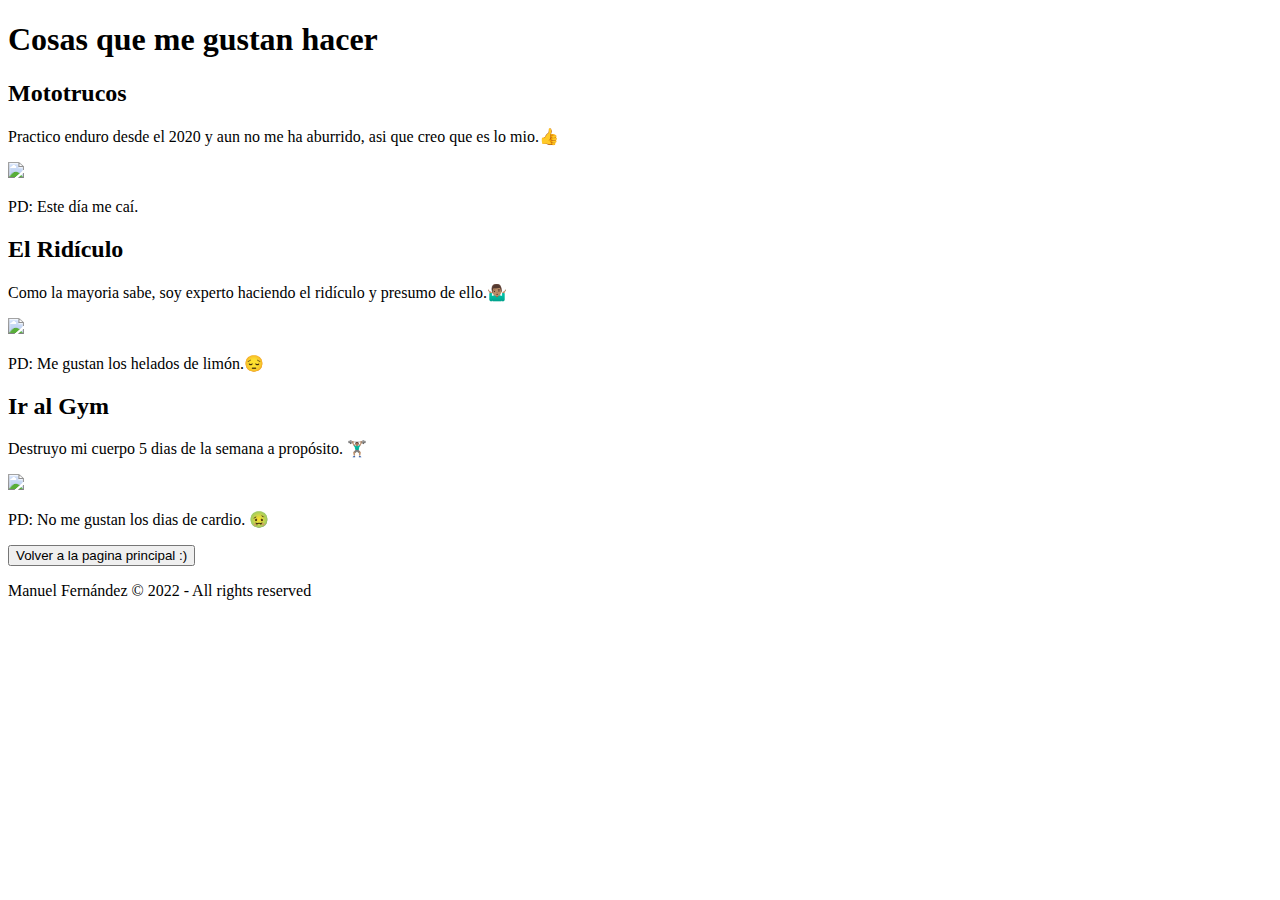
==== aboutme.html @ 0fa6071e "Add files via upload" ====
<!DOCTYPE html>
<html lang="en">
  <head>
    <meta charset="UTF-8">
    <title>About Me.</title>
    <link rel="shortcut icon" href="img/icon.png" />
    <meta name="viewport" content="width=device-width, user-scalable=no, initial-scale=1.0, maximum-scale=1.0, minimum-scale=1.0">
    <!-- Google Fonts -->
    <link href="https://fonts.googleapis.com/css?family=Open+Sans" rel="stylesheet">
    <link href="https://fonts.googleapis.com/css?family=Oswald" rel="stylesheet">
    <!-- ANIMATE.CSS -->
    <link rel="stylesheet"
      href="https://cdn.jsdelivr.net/npm/animate.css@3.5.2/animate.min.css">
    <!-- Font Awesome -->
    <link rel="stylesheet" href="https://use.fontawesome.com/releases/v5.3.1/css/all.css" integrity="sha384-mzrmE5qonljUremFsqc01SB46JvROS7bZs3IO2EmfFsd15uHvIt+Y8vEf7N7fWAU" crossorigin="anonymous">
    <!-- Custom CSS -->
    <link rel="stylesheet" href="css/styleaboutme.css">
  </head>
  <body>
    <!-- Header -->
    <!DOCTYPE html>
    <header>
        <h1 id="titulo">Cosas que me gustan hacer</h1>
    </header>

    <section class="container">
        <article class="post">
            <h2>Mototrucos</h2>
            <p>Practico enduro desde el 2020 y aun no me ha aburrido,
            asi que creo que es lo mio.👍</p>
            <img src="img/unnamed.jpg" width="400" />
            <p>PD: Este día me caí.</p>
        </article>
        <article class="post">
            <h2>El Ridículo</h2>
            <p>Como la mayoria sabe, soy experto haciendo el ridículo y presumo
            de ello.🤷🏽‍♂️</p>
            <img src="img/ridiculo.jpg" width="400" />
            <p>PD: Me gustan los helados de limón.😔</p>
        </article>
        <article class="post">
            <h2>Ir al Gym</h2>
            <p>Destruyo mi cuerpo 5 dias de la semana a propósito. 🏋🏽‍♂️</p>
            <img src="img/gym.jpg" width="400" />
            <p>PD: No me gustan los dias de cardio. 🤢</p>
        </article>
    </section>
      <article class="botones">
        <input type="button" name="inicio" class="ubeto" value="Volver a la pagina principal :)" onclick="location.href='index.html'">
      </article>

    <!-- Footer -->
    <footer class="text-center bg-light">
      <p>Manuel Fernández &copy; 2022 - All rights reserved</p>
    </footer>
  </body>
</html>
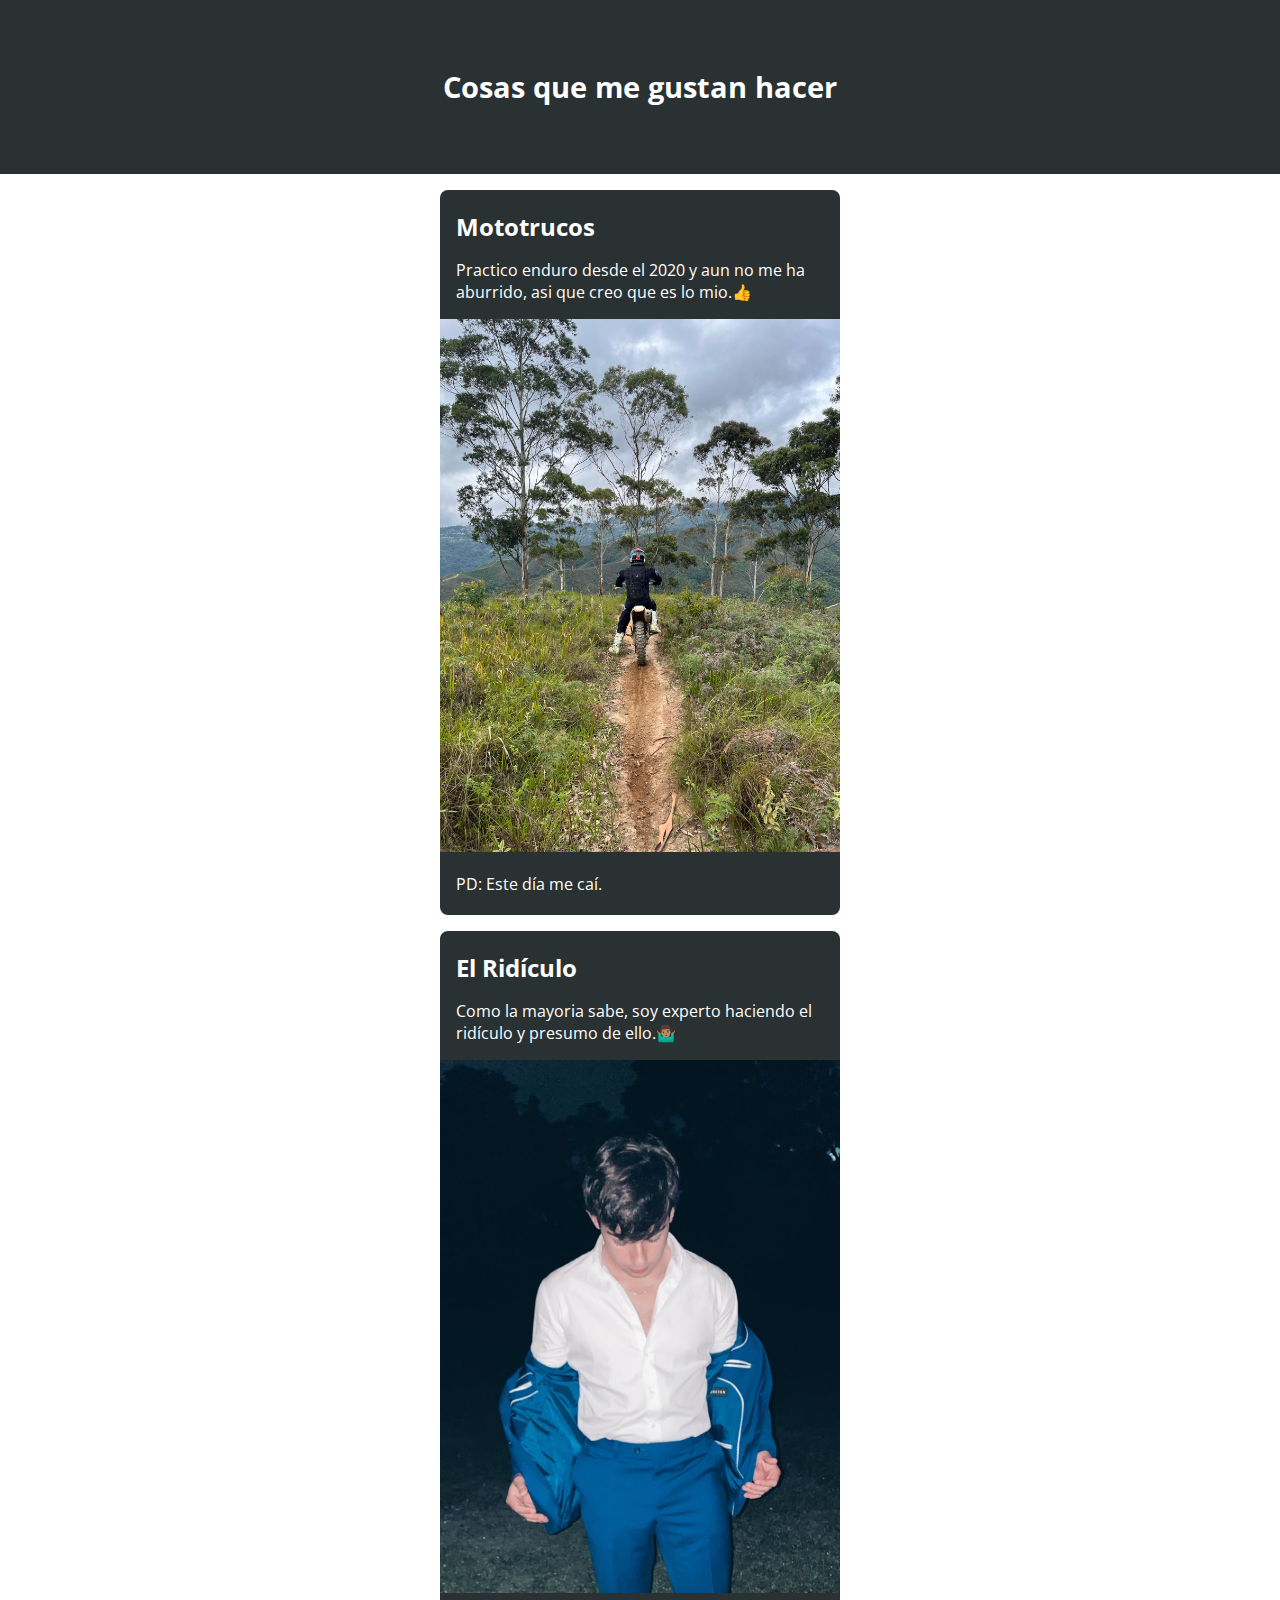
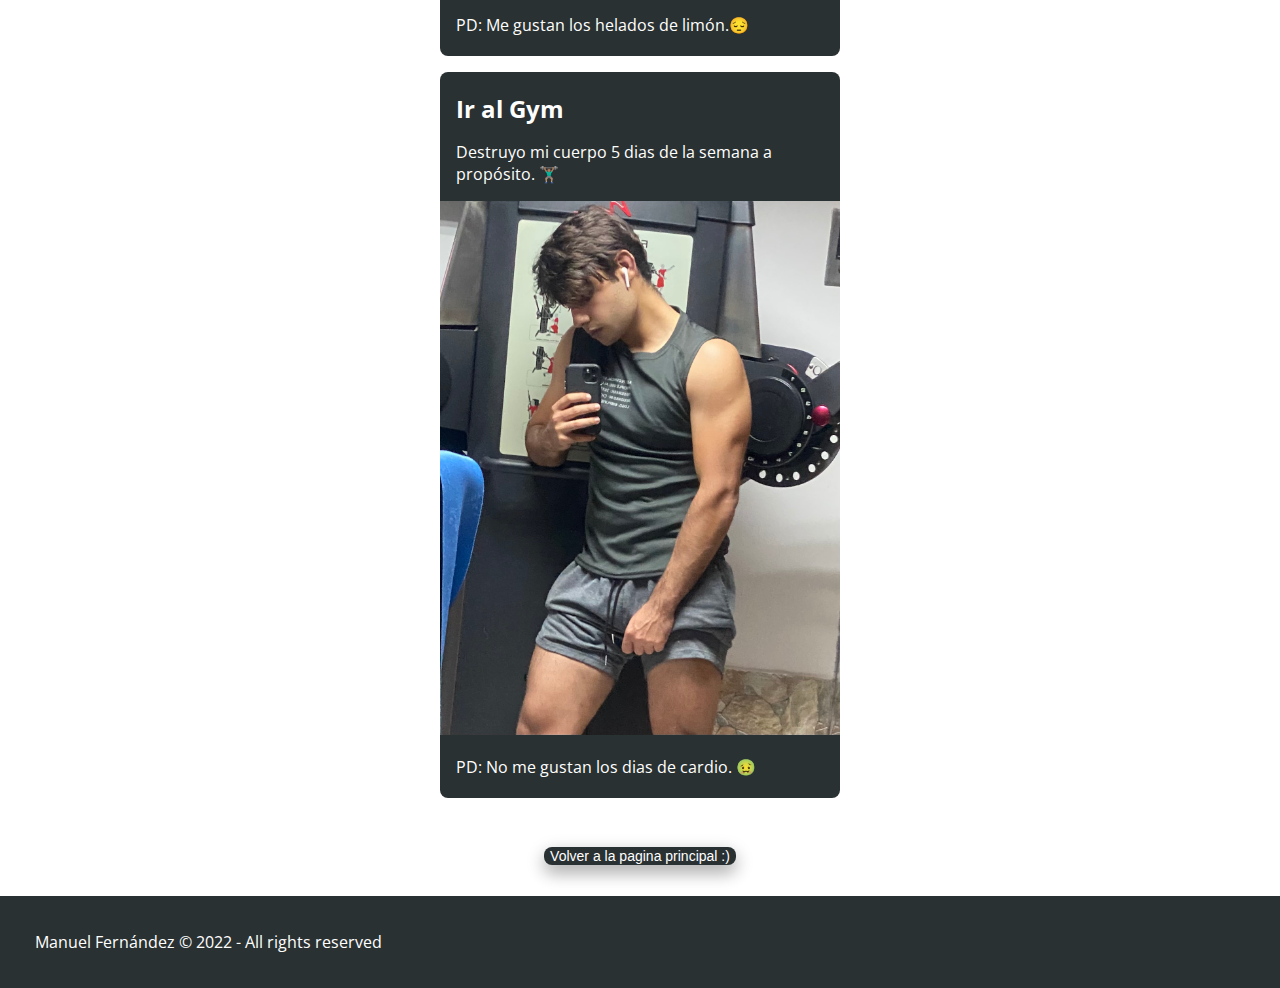
==== commit acb542ad: "Update aboutme.html" ====
--- a/aboutme.html
+++ b/aboutme.html
@@ -35,7 +35,7 @@
             <h2>El Ridículo</h2>
             <p>Como la mayoria sabe, soy experto haciendo el ridículo y presumo
             de ello.🤷🏽‍♂️</p>
-            <img src="img/ridiculo.jpg" width="400" />
+            <img src="img/ridiculo.JPG" width="400" />
             <p>PD: Me gustan los helados de limón.😔</p>
         </article>
         <article class="post">
--- a/css/styleaboutme.css
+++ b/css/styleaboutme.css
@@ -0,0 +1,77 @@
+body {
+  background-color: #fff;
+  margin: 0;
+  color: #000;
+  font-family: 'Open Sans', sans-serif;
+}
+
+header {
+  background-color: #2a3132;
+  color: white;
+  padding: 3rem 2rem;
+}
+
+header h1 {
+  font-size: 1.8rem;
+  text-align: center;
+}
+
+.container {
+  width: 400px;
+  margin: 0 auto;
+}
+
+section article {
+  transition: box-shadow 0.3s ease;
+  background-color: #2a3132;
+  margin: 1rem auto;
+  border-radius: 0.5rem;
+  color: #fff;
+  padding: 0.25rem 0;
+  cursor: pointer;
+}
+
+section article h2, section article p {
+  margin: 1rem;
+}
+
+section article:hover {
+  box-shadow: 0 0.1rem 0.4rem rgba(0,0,0,3);
+}
+
+.botones {
+  margin: 0;
+  text-align: center;
+  padding: 30px 20px;
+}
+
+.ubeto {
+  transition: box-shadow 0.3s ease;
+  box-shadow: 0 8px 16px 0 rgba(0,0,0,0.2), 0 6px 20px 0 rgba(0,0,0,0.19);
+  border-radius: 0.5rem;
+  border: none;
+  background-color: #2a3132;
+  cursor: pointer;
+  color: white;
+  font-size: 14px;
+}
+
+.ubeto:hover {
+  box-shadow: 0 0.1rem 0.4rem rgba(0, 0, 0, 3);
+  background-color: #2a3132;
+  color: white;
+}
+
+.bg-light {
+  background: #2a3132;
+  color: #fff;
+}
+
+
+footer {
+  padding: 2.2rem;
+}
+
+footer p {
+  margin: 0;
+}
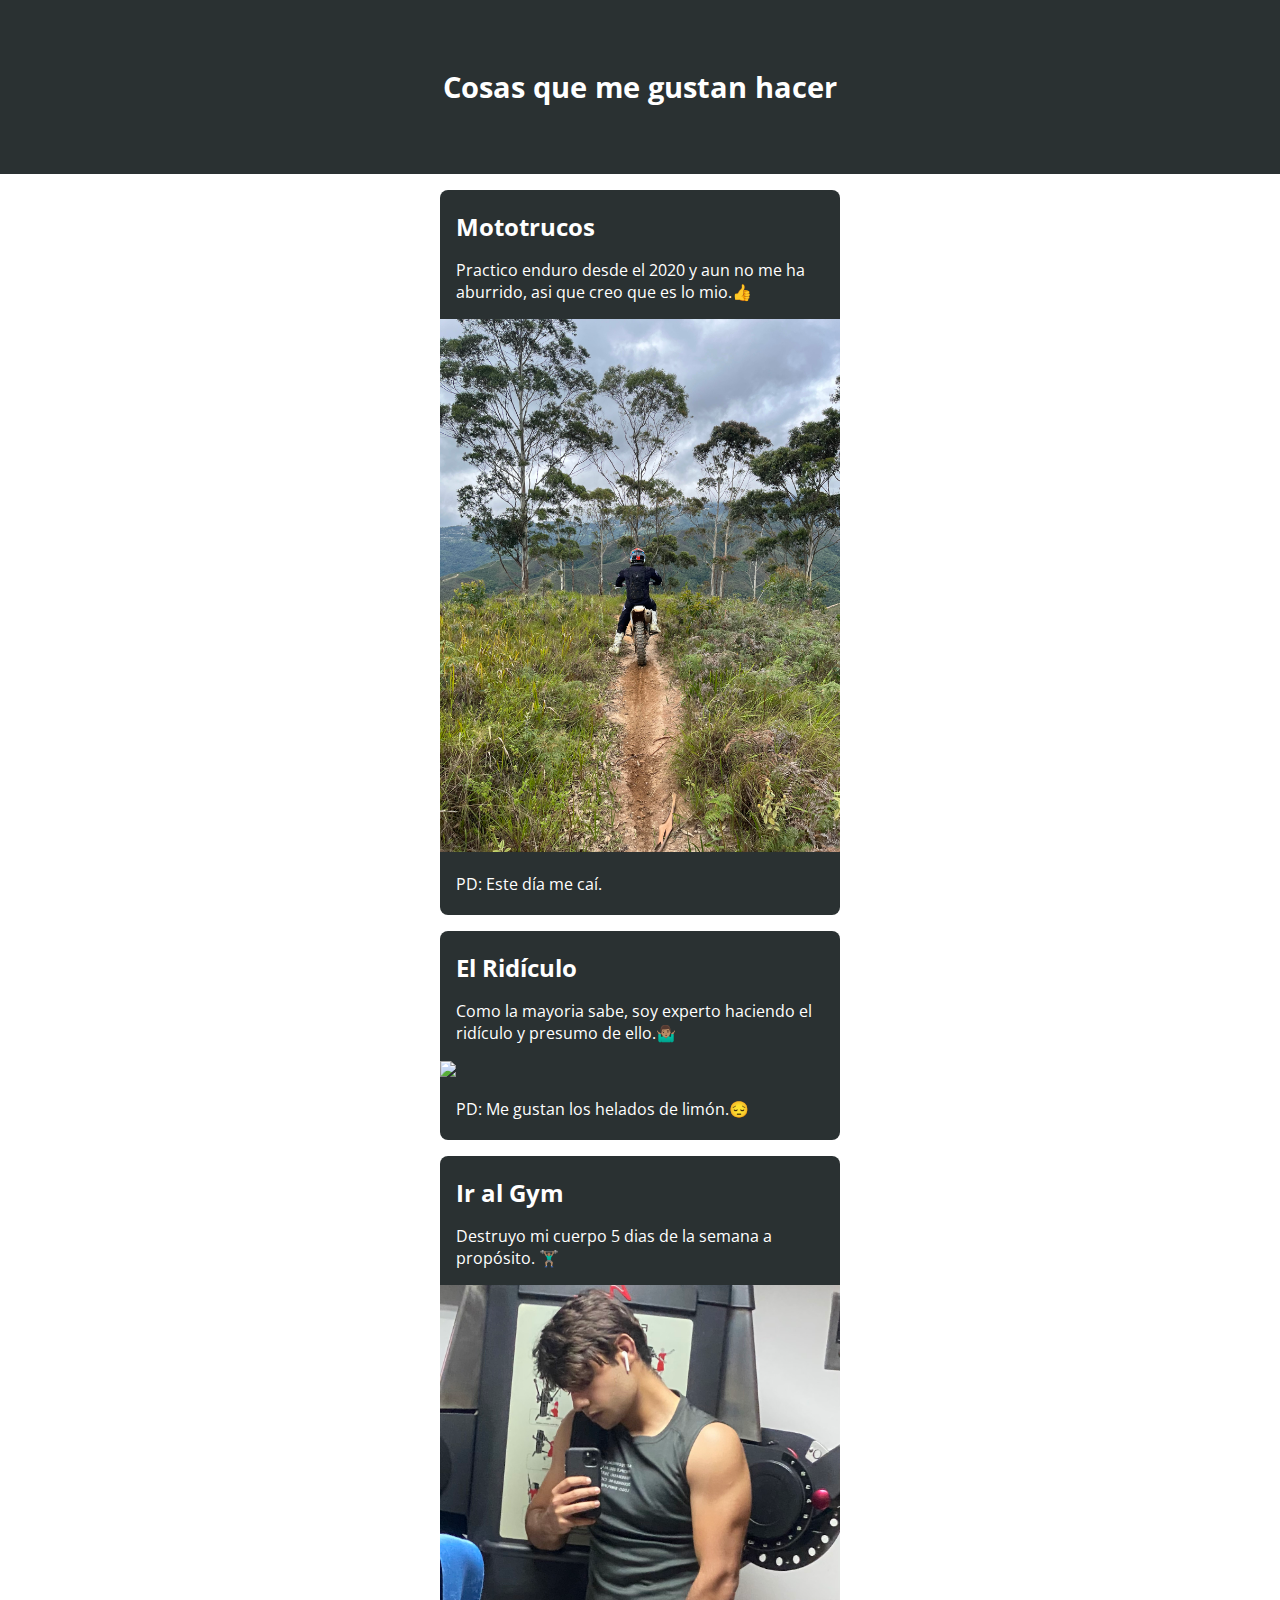
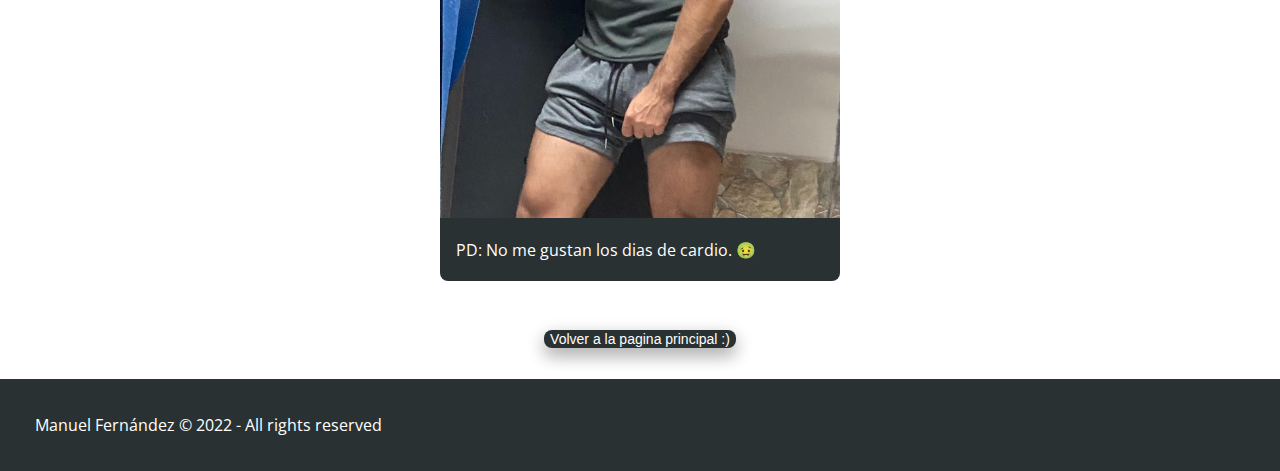
==== commit 642349d5: "Update aboutme.html" ====
--- a/aboutme.html
+++ b/aboutme.html
@@ -35,7 +35,7 @@
             <h2>El Ridículo</h2>
             <p>Como la mayoria sabe, soy experto haciendo el ridículo y presumo
             de ello.🤷🏽‍♂️</p>
-            <img src="img/ridiculo.JPG" width="400" />
+            <img src="img/ridiculo.jpg" width="400" />
             <p>PD: Me gustan los helados de limón.😔</p>
         </article>
         <article class="post">
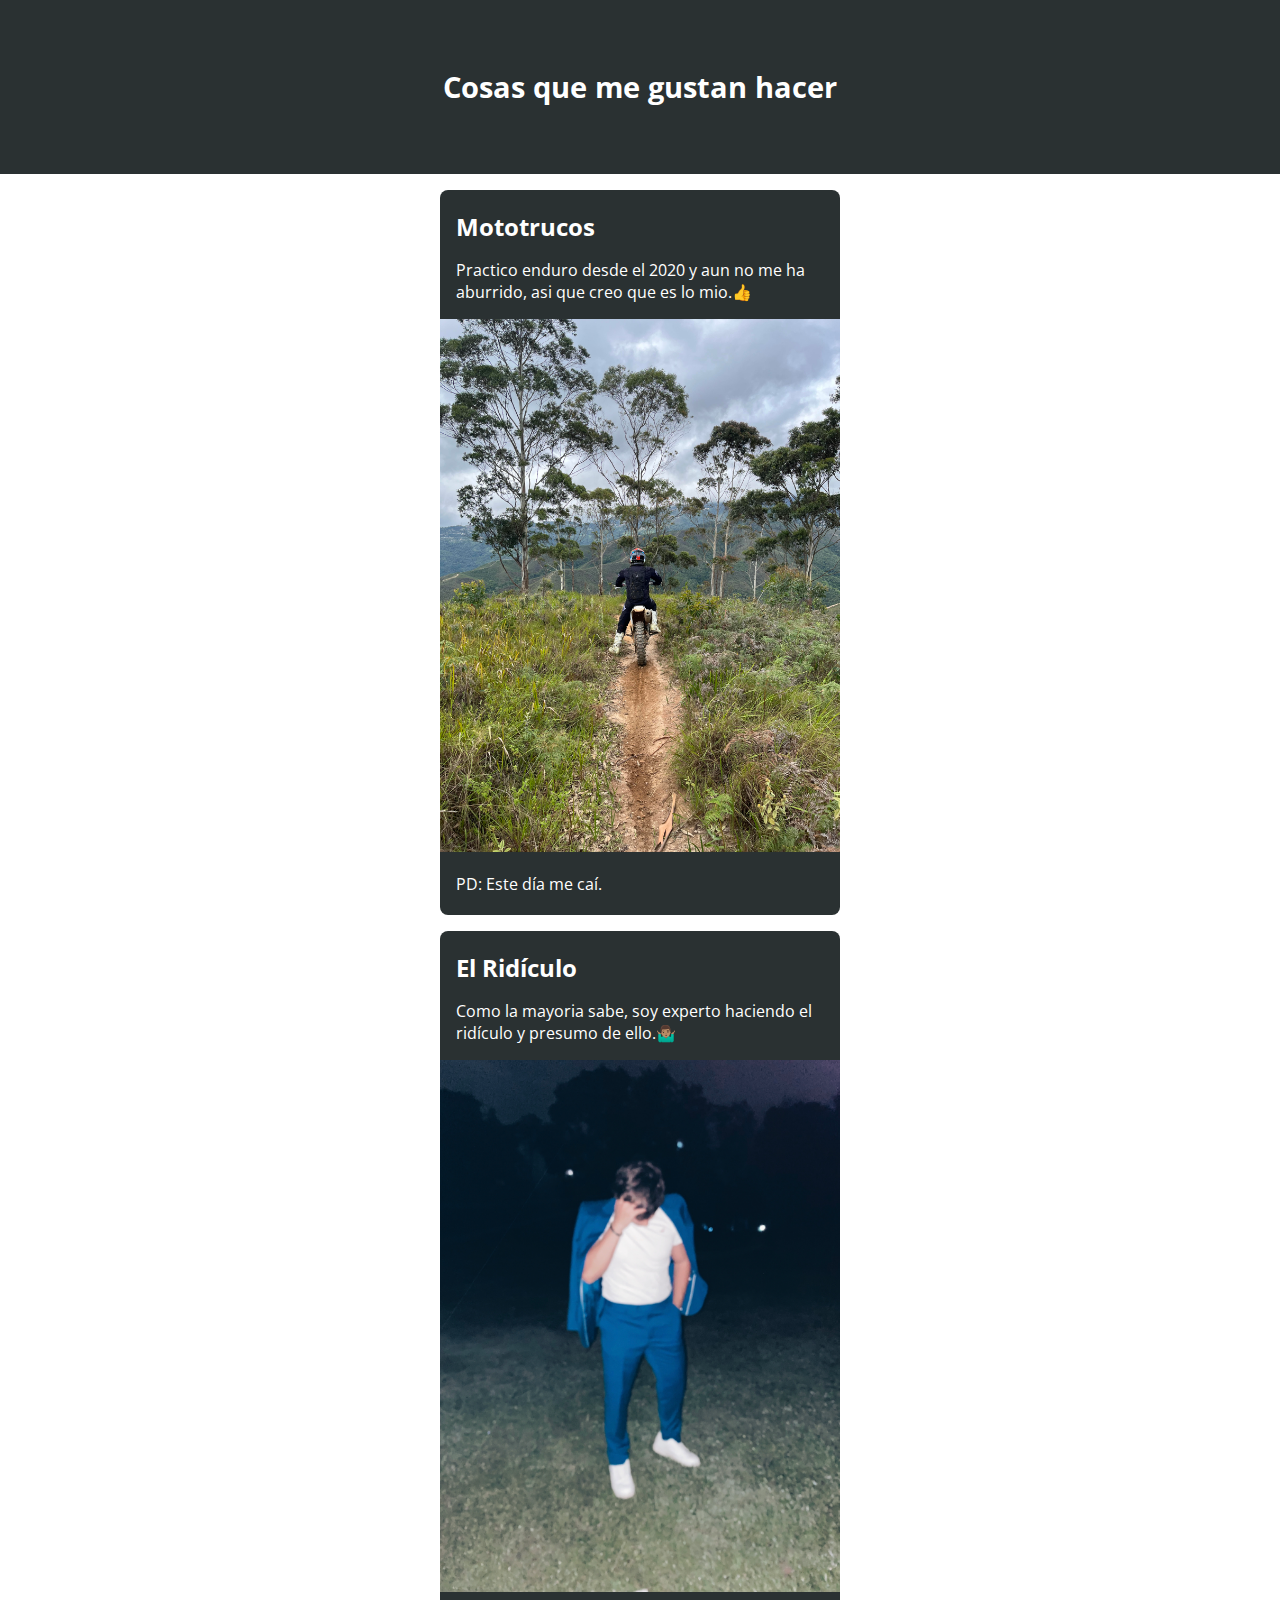
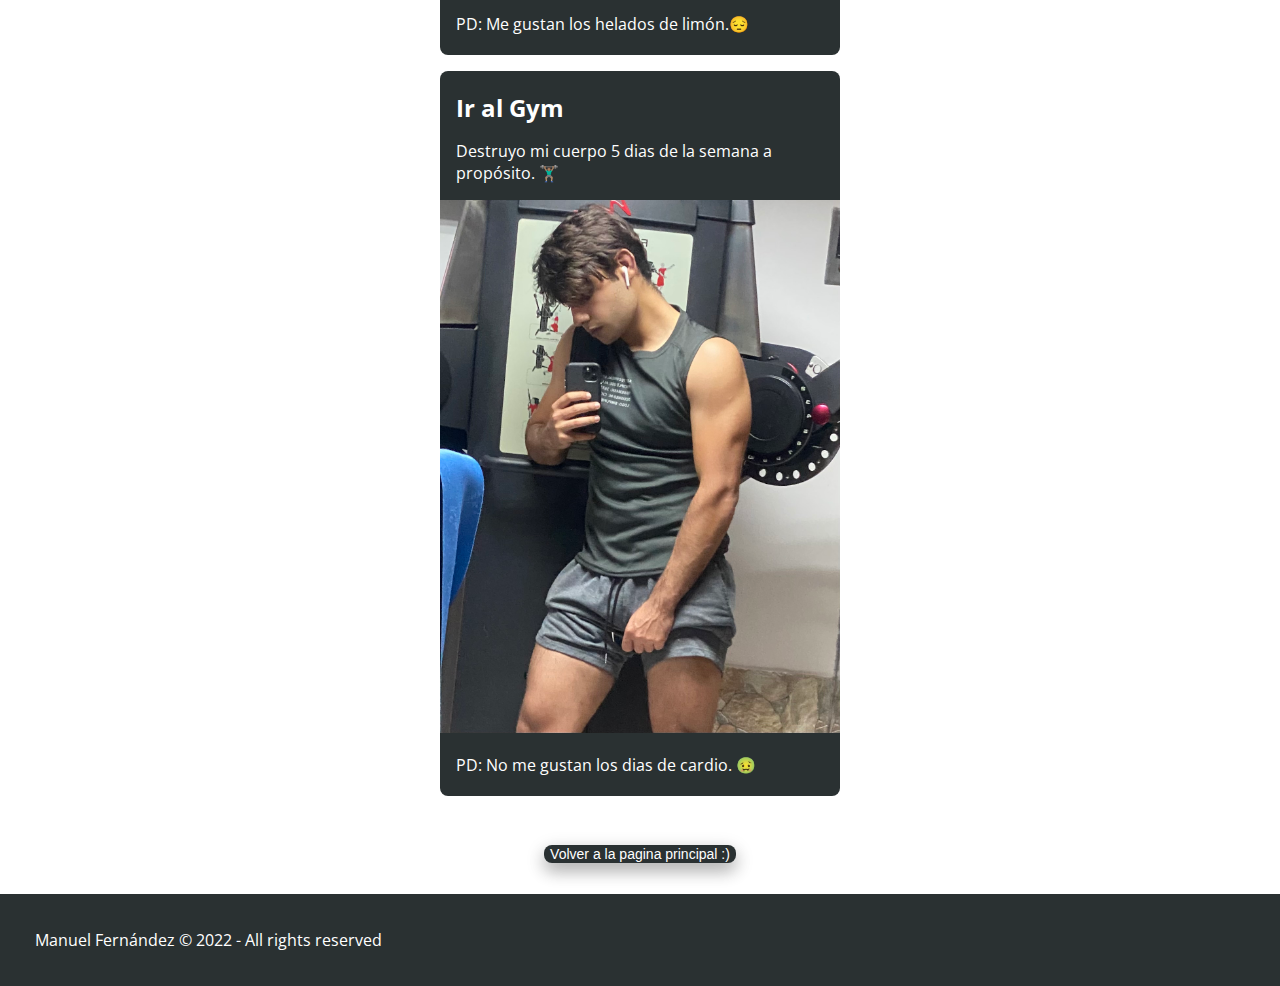
==== commit 444dcb01: "Update aboutme.html" ====
--- a/aboutme.html
+++ b/aboutme.html
@@ -35,7 +35,7 @@
             <h2>El Ridículo</h2>
             <p>Como la mayoria sabe, soy experto haciendo el ridículo y presumo
             de ello.🤷🏽‍♂️</p>
-            <img src="img/ridiculo.jpg" width="400" />
+            <img src="img/ridi.jpg" width="400" />
             <p>PD: Me gustan los helados de limón.😔</p>
         </article>
         <article class="post">
